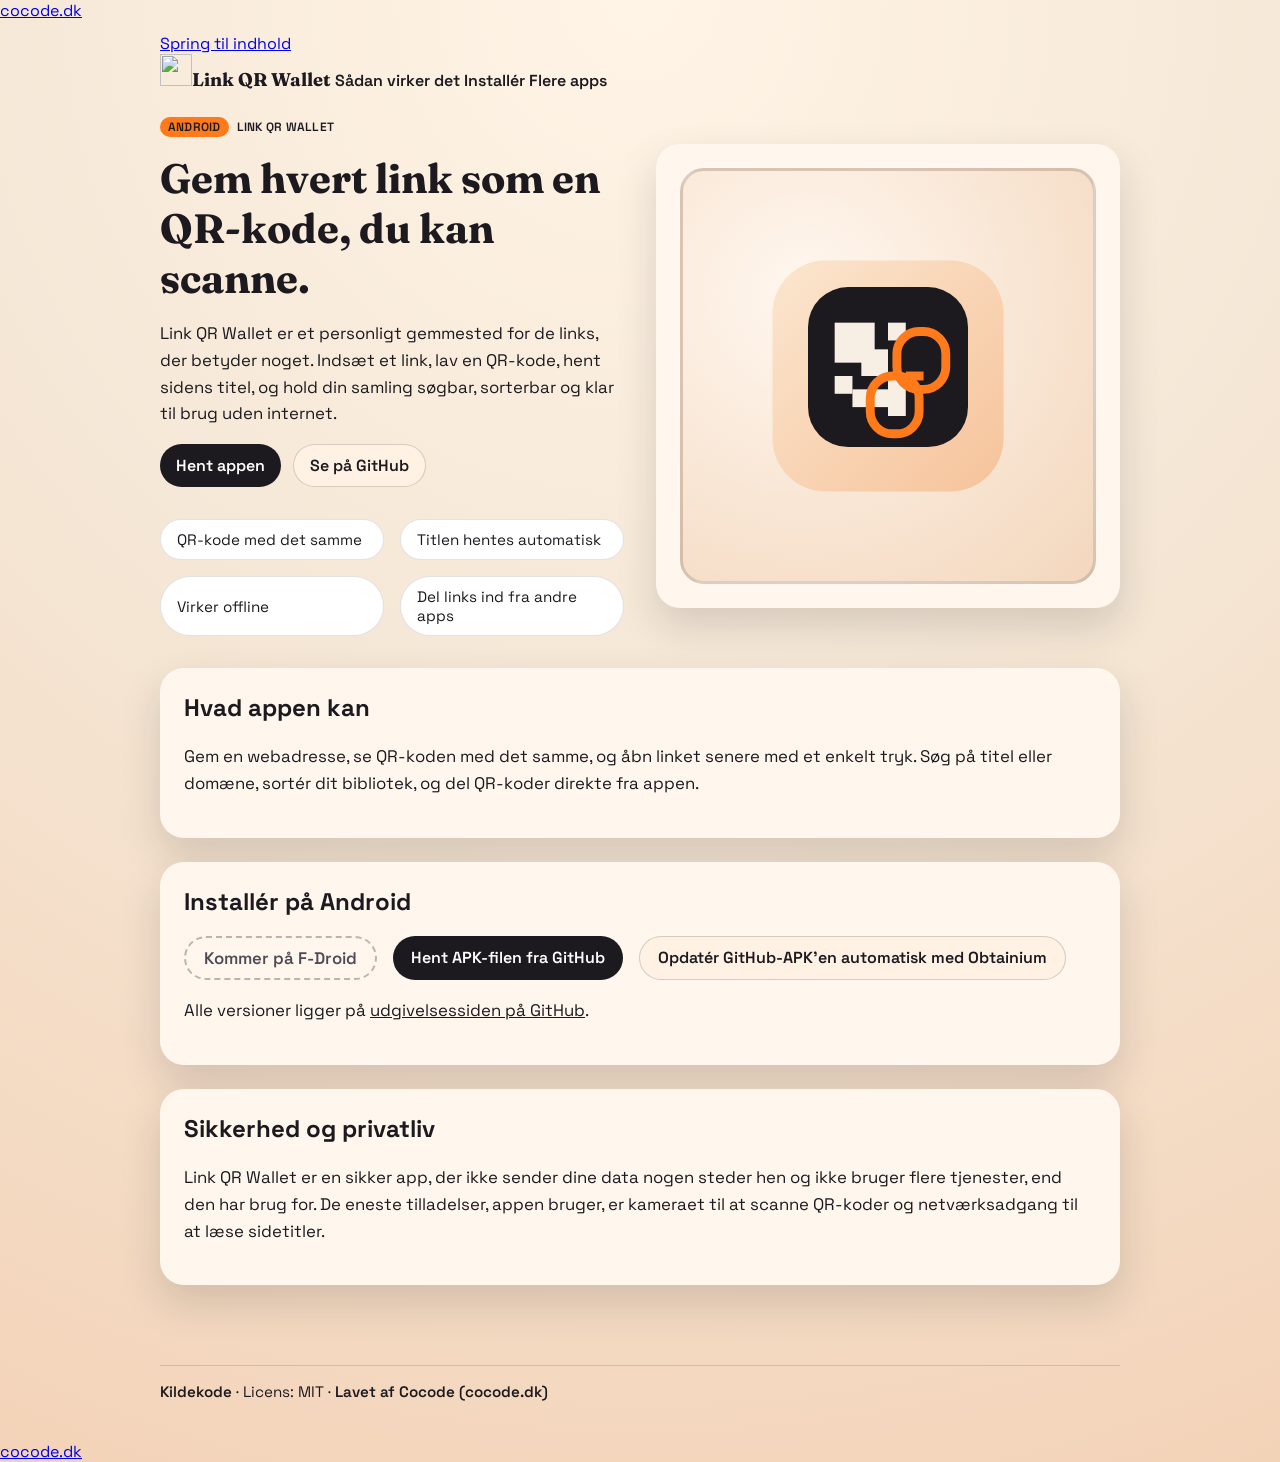
==== docs/da/index.html @ 262957b4 "feat: Danish app text, store listing and site (draft for review) Adds the Danish store listing (da-D" ====
<!doctype html>
<html lang="da">
  <head>
    <meta charset="utf-8" />
    <meta name="viewport" content="width=device-width, initial-scale=1" />
    <title>Link QR Wallet</title>
    <link rel="icon" type="image/svg+xml" href="../favicon.svg" />
    <link rel="alternate" hreflang="en" href="https://qr.cocode.dk/" />
    <link rel="alternate" hreflang="da" href="https://qr.cocode.dk/da/" />
    <link rel="alternate" hreflang="x-default" href="https://qr.cocode.dk/" />
    <meta property="og:type" content="website" />
    <meta property="og:title" content="Link QR Wallet" />
    <meta property="og:url" content="https://qr.cocode.dk/da/" />
    <meta property="og:image" content="https://qr.cocode.dk/img/share.png" />
    <meta property="og:image:width" content="1024" />
    <meta property="og:image:height" content="500" />
    <meta property="og:image:alt" content="Link QR Wallet: appens ikon og navn" />
    <meta name="twitter:card" content="summary_large_image" />
    <link rel="stylesheet" href="../styles.css" />
    <link rel="stylesheet" href="../shared-blocks.css" />
    <link rel="stylesheet" href="https://brand.cocode.dk/v1.css" />
    <script type="module" src="https://brand.cocode.dk/v1.js"></script>
  </head>
  <body>
    <!-- The cocode.dk family frame. Without JavaScript its child shows instead: a way home.
         The site has no top bar of its own to replace. -->
    <cocode-head project="Link QR Wallet" accent="#ff7a1a" on-accent="#ffffff">
      <a href="https://cocode.dk">cocode.dk</a>
    </cocode-head>
    <header class="site-nav">
      <!-- cocode-apps:nav:start -->
<link rel="stylesheet" href="/css/cocode-nav.css">
<a class="skip" href="#main">Spring til indhold</a>
<nav class="cocode-nav" aria-label="Link QR Wallet">
  <a class="brand" href="/da/" data-nav="home" aria-current="page"><img src="/img/icon.png" alt="" width="32" height="32">Link QR Wallet</a>
  <a href="/da/#how" data-nav="how">Sådan virker det</a>
  <a href="/da/#install" data-nav="install">Installér</a>
  <a href="https://cocode.dk/" data-nav="more">Flere apps</a>
</nav>
<!-- cocode-apps:nav:end -->
    </header>
    <main id="main" tabindex="-1" class="wrap">
      <section class="hero">
        <div>
          <div class="badge">
            <span>Android</span>
            Link QR Wallet
          </div>
          <h1>Gem hvert link som en QR-kode, du kan scanne.</h1>
          <p>
            Link QR Wallet er et personligt gemmested for de links, der betyder noget.
            Indsæt et link, lav en QR-kode, hent sidens titel, og hold din samling
            søgbar, sorterbar og klar til brug uden internet.
          </p>
          <div class="cta-group">
            <a class="cta cta-primary" href="#install">Hent appen</a>
            <a class="cta cta-secondary" href="https://github.com/cocodedk/LinkQRWallet">
              Se på GitHub
            </a>
          </div>
          <div class="grid">
            <div class="pill">QR-kode med det samme</div>
            <div class="pill">Titlen hentes automatisk</div>
            <div class="pill">Virker offline</div>
            <div class="pill">Del links ind fra andre apps</div>
          </div>
        </div>
        <div class="card">
          <div class="qr-box">
            <svg class="icon" viewBox="0 0 108 108" role="img" aria-label="Link QR Wallet-ikon">
              <defs>
                <linearGradient id="bg" x1="0" y1="0" x2="1" y2="1">
                  <stop offset="0%" stop-color="#FBE6CF" />
                  <stop offset="100%" stop-color="#F6C39A" />
                </linearGradient>
              </defs>
              <rect x="2" y="2" width="104" height="104" rx="24" fill="url(#bg)" />
              <rect x="18" y="14" width="72" height="72" rx="18" fill="#1C1A1F" />
              <rect x="30" y="30" width="18" height="18" fill="#F7EFE4" />
              <rect x="54" y="30" width="8" height="8" fill="#F7EFE4" />
              <rect x="30" y="54" width="8" height="8" fill="#F7EFE4" />
              <rect x="42" y="42" width="12" height="12" fill="#F7EFE4" />
              <rect x="54" y="54" width="8" height="18" fill="#F7EFE4" />
              <rect x="38" y="60" width="16" height="8" fill="#F7EFE4" />
              <rect x="46" y="54" width="22" height="26" rx="10" fill="none" stroke="#FF7A1A" stroke-width="4" />
              <rect x="58" y="34" width="22" height="26" rx="10" fill="none" stroke="#FF7A1A" stroke-width="4" />
              <rect x="62" y="52" width="8" height="4" fill="#FF7A1A" />
            </svg>
          </div>
        </div>
      </section>
      <section id="how" class="card" style="margin-top: 32px;">
        <h2 style="margin-top: 0;">Hvad appen kan</h2>
        <p>
          Gem en webadresse, se QR-koden med det samme, og åbn linket senere
          med et enkelt tryk. Søg på titel eller domæne, sortér dit bibliotek,
          og del QR-koder direkte fra appen.
        </p>
      </section>
      <section id="install" class="card" style="margin-top: 24px;">
        <h2 style="margin-top: 0;">Installér på Android</h2>
        <!-- cocode-apps:install:start -->
<ul class="install" role="list">
  <li><p class="fdroid-soon">Kommer på F-Droid</p></li>
  <li><a href="https://github.com/cocodedk/LinkQRWallet/releases/latest/download/LinkQRWallet.apk">Hent APK-filen fra GitHub</a></li>
  <li><a href="https://apps.obtainium.imranr.dev/redirect?r=obtainium://add/https://github.com/cocodedk/LinkQRWallet">Opdatér GitHub-APK&#x27;en automatisk med Obtainium</a></li>
</ul>
<!-- cocode-apps:install:end -->
        <p class="releases">
          Alle versioner ligger på
          <a href="https://github.com/cocodedk/LinkQRWallet/releases/latest">udgivelsessiden på GitHub</a>.
        </p>
      </section>
      <section class="card" style="margin-top: 24px;">
        <h2 style="margin-top: 0;">Sikkerhed og privatliv</h2>
        <p>
          Link QR Wallet er en sikker app, der ikke sender dine data nogen
          steder hen og ikke bruger flere tjenester, end den har brug for. De
          eneste tilladelser, appen bruger, er kameraet til at scanne QR-koder
          og netværksadgang til at læse sidetitler.
        </p>
      </section>
    </main>

    <div class="site-foot">
      <!-- cocode-apps:footer:start -->
<footer class="cocode-footer">
  <a href="https://github.com/cocodedk/LinkQRWallet">Kildekode</a> ·
  Licens: MIT ·
  <a href="https://cocode.dk/">Lavet af Cocode (cocode.dk)</a>
</footer>
<!-- cocode-apps:footer:end -->
    </div>

    <cocode-foot repo="cocodedk/LinkQRWallet">
      <a href="https://cocode.dk">cocode.dk</a>
    </cocode-foot>
  </body>
</html>
---- docs/styles.css ----
@import url("https://fonts.googleapis.com/css2?family=Fraunces:wght@500;700&family=Space+Grotesk:wght@400;600&display=swap");
:root {
  color-scheme: light;
  --bg: #f5e7d6;
  --text: #1c1a1f;
  --accent: #ff7a1a;
  /* Focus rings and the current-page mark: at least 4.4:1 on every background of the page (3:1 needed). */
  --focus: #a63d00;
  --card: #fff7ee;
  --shadow: rgba(28, 26, 31, 0.15);
}
body {
  margin: 0;
  font-family: "Space Grotesk", "Helvetica", sans-serif;
  background:
    radial-gradient(circle at top, #fff4e6 0%, var(--bg) 45%, #f3d3b8 100%),
    linear-gradient(120deg, #f7e2cb 0%, #fcebd8 60%, #f5d0ae 100%);
  color: var(--text);
}
.wrap {
  max-width: 960px;
  margin: 0 auto;
  padding: 64px 24px 80px;
}
.hero {
  display: grid;
  gap: 32px;
  grid-template-columns: repeat(auto-fit, minmax(260px, 1fr));
  align-items: center;
}
.badge {
  display: inline-flex;
  align-items: center;
  gap: 8px;
  font-weight: 600;
  letter-spacing: 0.02em;
  text-transform: uppercase;
  font-size: 0.75rem;
}
.badge span {
  background: var(--accent);
  color: var(--text);
  padding: 2px 8px;
  border-radius: 999px;
}
h1 {
  font-family: "Fraunces", "Georgia", serif;
  font-size: clamp(2.4rem, 3.2vw, 3.4rem);
  margin: 16px 0 8px;
}
p {
  line-height: 1.6;
  font-size: 1.05rem;
}
.card {
  background: var(--card);
  padding: 24px;
  border-radius: 24px;
  box-shadow: 0 18px 40px var(--shadow);
}
.grid {
  display: grid;
  gap: 16px;
  grid-template-columns: repeat(auto-fit, minmax(220px, 1fr));
  margin-top: 32px;
}
.pill {
  border: 1px solid rgba(27, 27, 27, 0.12);
  border-radius: 999px;
  padding: 10px 16px;
  display: inline-flex;
  gap: 8px;
  align-items: center;
  font-size: 0.95rem;
  background: white;
}
.cta-group {
  display: flex;
  flex-wrap: wrap;
  gap: 12px;
  margin-top: 8px;
}
.cta {
  display: inline-flex;
  align-items: center;
  gap: 8px;
  padding: 10px 16px;
  border-radius: 999px;
  text-decoration: none;
  font-weight: 600;
  transition: background-color 0.2s ease, border-color 0.2s ease, box-shadow 0.2s ease;
}
.cta-primary {
  background: #1c1a1f;
  color: #fff;
}
.cta-secondary {
  border: 1px solid rgba(27, 27, 27, 0.18);
  color: var(--text);
  background: #fff2e4;
}
.cta:hover {
  cursor: pointer;
}
.cta-primary:hover {
  background: #3a373f;
}
.cta-primary:focus,
.cta-primary:focus-visible {
  outline: none;
  box-shadow: 0 0 0 3px var(--bg), 0 0 0 5px #1c1a1f;
}
.cta-secondary:hover {
  background: #ffe4c9;
  border-color: rgba(27, 27, 27, 0.35);
}
.cta-secondary:focus,
.cta-secondary:focus-visible {
  outline: none;
  box-shadow: 0 0 0 3px var(--bg), 0 0 0 5px var(--focus);
}
.qr-box {
  aspect-ratio: 1 / 1;
  display: grid;
  place-items: center;
  border-radius: 24px;
  border: 3px solid rgba(28, 26, 31, 0.14);
  background: radial-gradient(circle at 30% 30%, #fff7ef, #f3d7bd);
  padding: 18px;
}
.icon {
  width: min(240px, 60vw);
  animation: float 3.6s ease-in-out infinite;
}
@keyframes float {
  0% { transform: translateY(0px); }
  50% { transform: translateY(-8px); }
  100% { transform: translateY(0px); }
}
/* The cocode.dk frame lines up with the .wrap column. .wrap has no box-sizing reset, so its
   max-width (960px) caps the content box only and its 24px padding adds to that -- the
   frame's own bar is border-box, so --cocode-max needs the full rendered width (960 + 2*24). */
cocode-head, cocode-foot { --cocode-max: 1008px; --cocode-gutter: 24px; }
/* Policy pages (privacy/): one readable column inside a card. */
.prose {
  max-width: 760px;
  margin: 0 auto;
  line-height: 1.65;
}
.prose h1 {
  margin-top: 0;
  font-size: clamp(1.9rem, 7vw, 2.6rem);
  line-height: 1.2;
  overflow-wrap: anywhere;
}
.prose h2 {
  font-family: "Fraunces", "Georgia", serif;
  font-size: 1.35rem;
  margin: 32px 0 8px;
}
.prose h3 {
  font-size: 1.05rem;
  margin: 20px 0 4px;
}
.prose ul {
  padding-inline-start: 1.25em;
}
.prose li {
  margin: 6px 0;
  font-size: 1.05rem;
}
.prose a {
  color: var(--focus);
}
.prose .meta {
  color: #4f4a55;
  font-size: 0.95rem;
}
.prose code {
  background: #fff2e4;
  border: 1px solid rgba(27, 27, 27, 0.12);
  border-radius: 6px;
  padding: 1px 6px;
  font-size: 0.9em;
  overflow-wrap: anywhere;
}
---- docs/shared-blocks.css ----
/* The shared cocode-apps header, install block and footer, in this site's look. Both wrappers
   sit in the same column as .wrap (960px content plus 24px each side, no box-sizing reset). */
.site-nav,
.site-foot {
  max-width: 960px;
  margin: 0 auto;
  padding: 0 24px;
}
.site-nav {
  padding-top: 12px;
}
.cocode-nav a,
.cocode-footer a {
  color: var(--text);
  text-decoration: none;
  font-weight: 600;
}
.cocode-nav a:hover,
.cocode-footer a:hover {
  text-decoration: underline;
}
.cocode-nav .brand {
  font-family: "Fraunces", "Georgia", serif;
  font-size: 1.15rem;
  font-weight: 700;
}
.cocode-nav [aria-current="page"]:not(.brand) {
  text-decoration: underline;
  text-decoration-color: var(--focus);
  text-decoration-thickness: 3px;
  text-underline-offset: 6px;
}
main.wrap {
  padding-top: 24px;
}
main:focus {
  outline: none;
}
.install {
  list-style: none;
  padding: 0;
  margin: 16px 0 0;
  display: flex;
  flex-wrap: wrap;
  align-items: center;
  gap: 12px 16px;
}
.install a,
.install .fdroid-soon {
  display: inline-flex;
  align-items: center;
  min-height: 44px;
  margin: 0;
  padding: 6px 18px;
  border-radius: 999px;
  line-height: 1.3;
  font-weight: 600;
  text-decoration: none;
  box-sizing: border-box;
}
.install .fdroid-soon {
  border: 2px dashed rgba(27, 27, 27, 0.3);
  color: #4f4a55;
}
.install li:nth-child(2) a {
  background: #1c1a1f;
  color: #fff;
}
.install li:nth-child(2) a:hover {
  background: #3a373f;
}
.install li:nth-child(3) a {
  border: 1px solid rgba(27, 27, 27, 0.18);
  background: #fff2e4;
  color: var(--text);
}
.install li:nth-child(3) a:hover {
  background: #ffe4c9;
  border-color: rgba(27, 27, 27, 0.35);
}
.releases a {
  color: var(--text);
}
.install a:focus-visible {
  outline: none;
  box-shadow: 0 0 0 3px var(--card), 0 0 0 5px var(--focus);
}
.site-foot {
  padding-bottom: 40px;
}
.site-foot .cocode-footer {
  border-top: 1px solid rgba(28, 26, 31, 0.15);
  padding-top: 16px;
  font-size: 0.95rem;
}
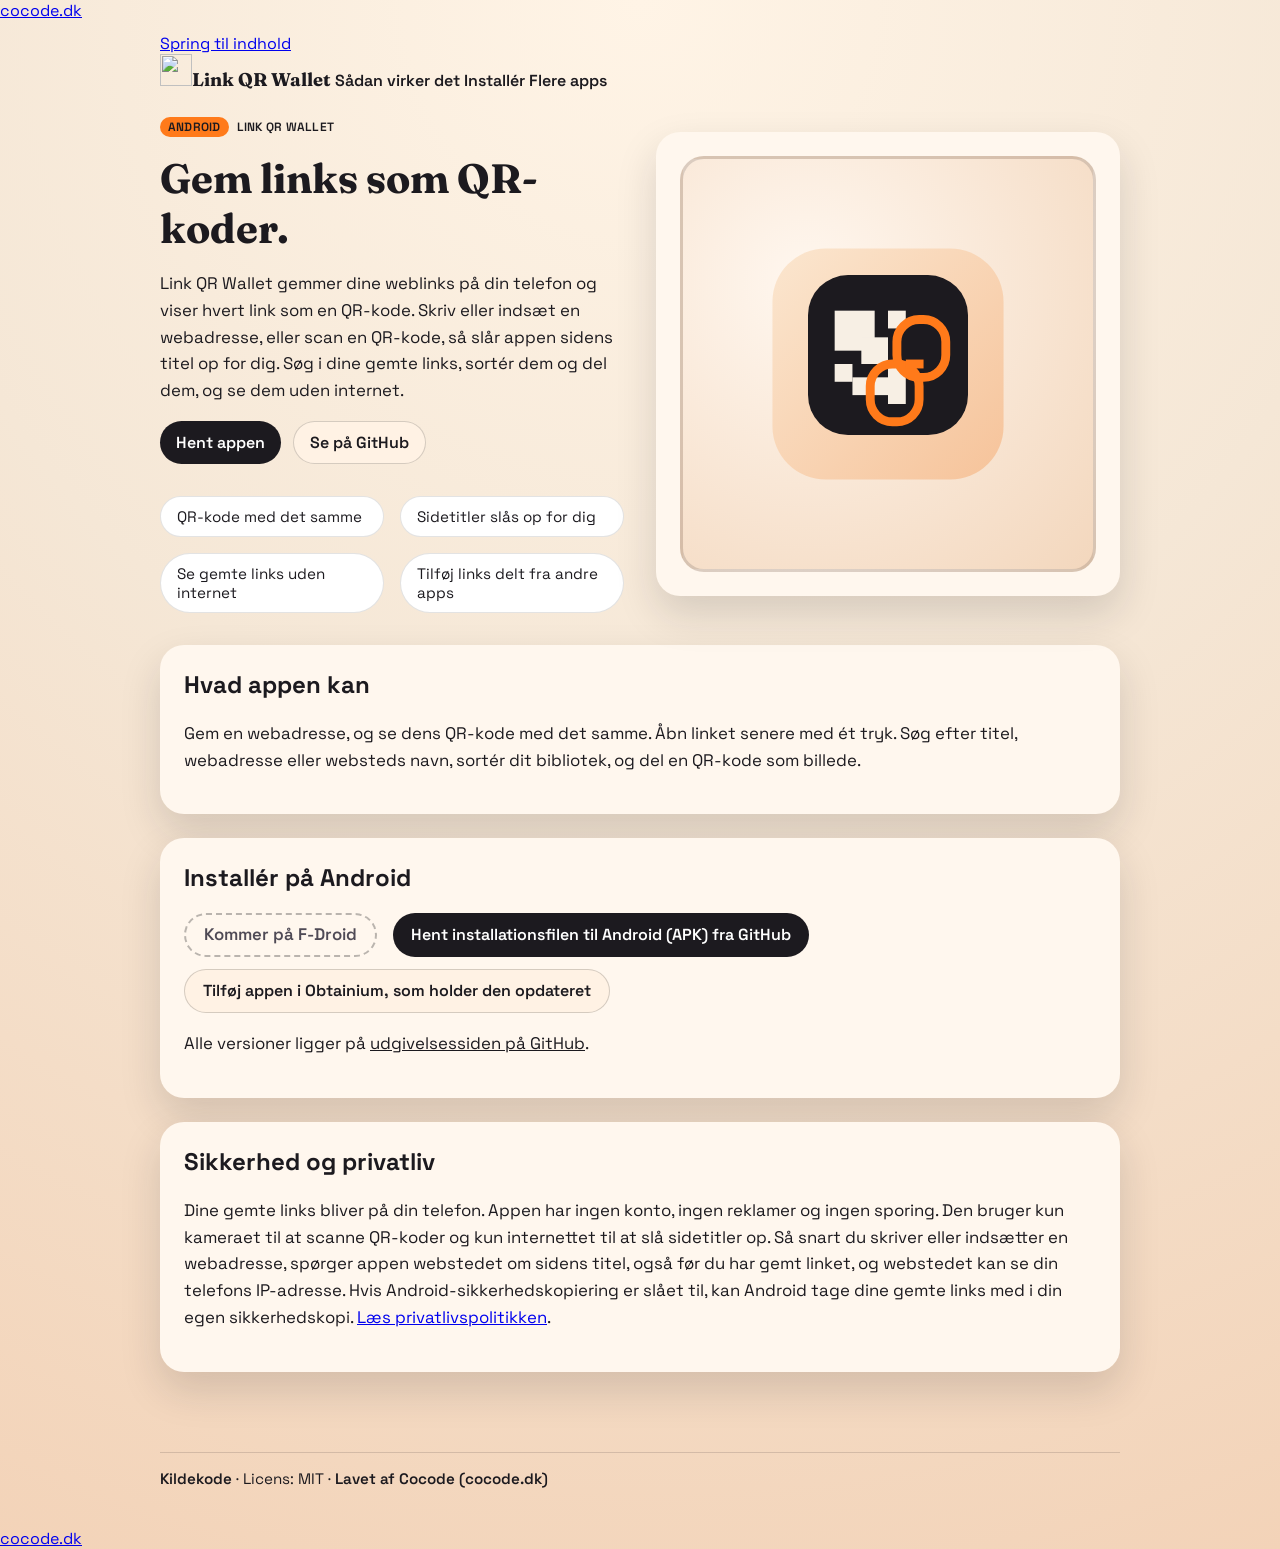
==== commit 8c955dab: "feat: Danish app text, store listing and site; the English texts follow customer-words (needs review" ====
--- a/docs/da/index.html
+++ b/docs/da/index.html
@@ -46,11 +46,12 @@
             <span>Android</span>
             Link QR Wallet
           </div>
-          <h1>Gem hvert link som en QR-kode, du kan scanne.</h1>
+          <h1>Gem links som QR-koder.</h1>
           <p>
-            Link QR Wallet er et personligt gemmested for de links, der betyder noget.
-            Indsæt et link, lav en QR-kode, hent sidens titel, og hold din samling
-            søgbar, sorterbar og klar til brug uden internet.
+            Link QR Wallet gemmer dine weblinks på din telefon og viser hvert link
+            som en QR-kode. Skriv eller indsæt en webadresse, eller scan en QR-kode,
+            så slår appen sidens titel op for dig. Søg i dine gemte links, sortér
+            dem og del dem, og se dem uden internet.
           </p>
           <div class="cta-group">
             <a class="cta cta-primary" href="#install">Hent appen</a>
@@ -60,9 +61,9 @@
           </div>
           <div class="grid">
             <div class="pill">QR-kode med det samme</div>
-            <div class="pill">Titlen hentes automatisk</div>
-            <div class="pill">Virker offline</div>
-            <div class="pill">Del links ind fra andre apps</div>
+            <div class="pill">Sidetitler slås op for dig</div>
+            <div class="pill">Se gemte links uden internet</div>
+            <div class="pill">Tilføj links delt fra andre apps</div>
           </div>
         </div>
         <div class="card">
@@ -92,9 +93,9 @@
       <section id="how" class="card" style="margin-top: 32px;">
         <h2 style="margin-top: 0;">Hvad appen kan</h2>
         <p>
-          Gem en webadresse, se QR-koden med det samme, og åbn linket senere
-          med et enkelt tryk. Søg på titel eller domæne, sortér dit bibliotek,
-          og del QR-koder direkte fra appen.
+          Gem en webadresse, og se dens QR-kode med det samme. Åbn linket
+          senere med ét tryk. Søg efter titel, webadresse eller websteds navn,
+          sortér dit bibliotek, og del en QR-kode som billede.
         </p>
       </section>
       <section id="install" class="card" style="margin-top: 24px;">
@@ -102,22 +103,26 @@
         <!-- cocode-apps:install:start -->
 <ul class="install" role="list">
   <li><p class="fdroid-soon">Kommer på F-Droid</p></li>
-  <li><a href="https://github.com/cocodedk/LinkQRWallet/releases/latest/download/LinkQRWallet.apk">Hent APK-filen fra GitHub</a></li>
-  <li><a href="https://apps.obtainium.imranr.dev/redirect?r=obtainium://add/https://github.com/cocodedk/LinkQRWallet">Opdatér GitHub-APK&#x27;en automatisk med Obtainium</a></li>
+  <li><a href="https://github.com/cocodedk/LinkQRWallet/releases/latest/download/LinkQRWallet.apk">Hent installationsfilen til Android (APK) fra GitHub</a></li>
+  <li><a href="https://apps.obtainium.imranr.dev/redirect?r=obtainium://add/https://github.com/cocodedk/LinkQRWallet">Tilføj appen i Obtainium, som holder den opdateret</a></li>
 </ul>
 <!-- cocode-apps:install:end -->
         <p class="releases">
           Alle versioner ligger på
-          <a href="https://github.com/cocodedk/LinkQRWallet/releases/latest">udgivelsessiden på GitHub</a>.
+          <a href="https://github.com/cocodedk/LinkQRWallet/releases">udgivelsessiden på GitHub</a>.
         </p>
       </section>
       <section class="card" style="margin-top: 24px;">
         <h2 style="margin-top: 0;">Sikkerhed og privatliv</h2>
         <p>
-          Link QR Wallet er en sikker app, der ikke sender dine data nogen
-          steder hen og ikke bruger flere tjenester, end den har brug for. De
-          eneste tilladelser, appen bruger, er kameraet til at scanne QR-koder
-          og netværksadgang til at læse sidetitler.
+          Dine gemte links bliver på din telefon. Appen har ingen konto, ingen
+          reklamer og ingen sporing. Den bruger kun kameraet til at scanne
+          QR-koder og kun internettet til at slå sidetitler op. Så snart du
+          skriver eller indsætter en webadresse, spørger appen webstedet om
+          sidens titel, også før du har gemt linket, og webstedet kan se din
+          telefons IP-adresse. Hvis Android-sikkerhedskopiering er slået til,
+          kan Android tage dine gemte links med i din egen sikkerhedskopi.
+          <a href="/da/privacy/">Læs privatlivspolitikken</a>.
         </p>
       </section>
     </main>
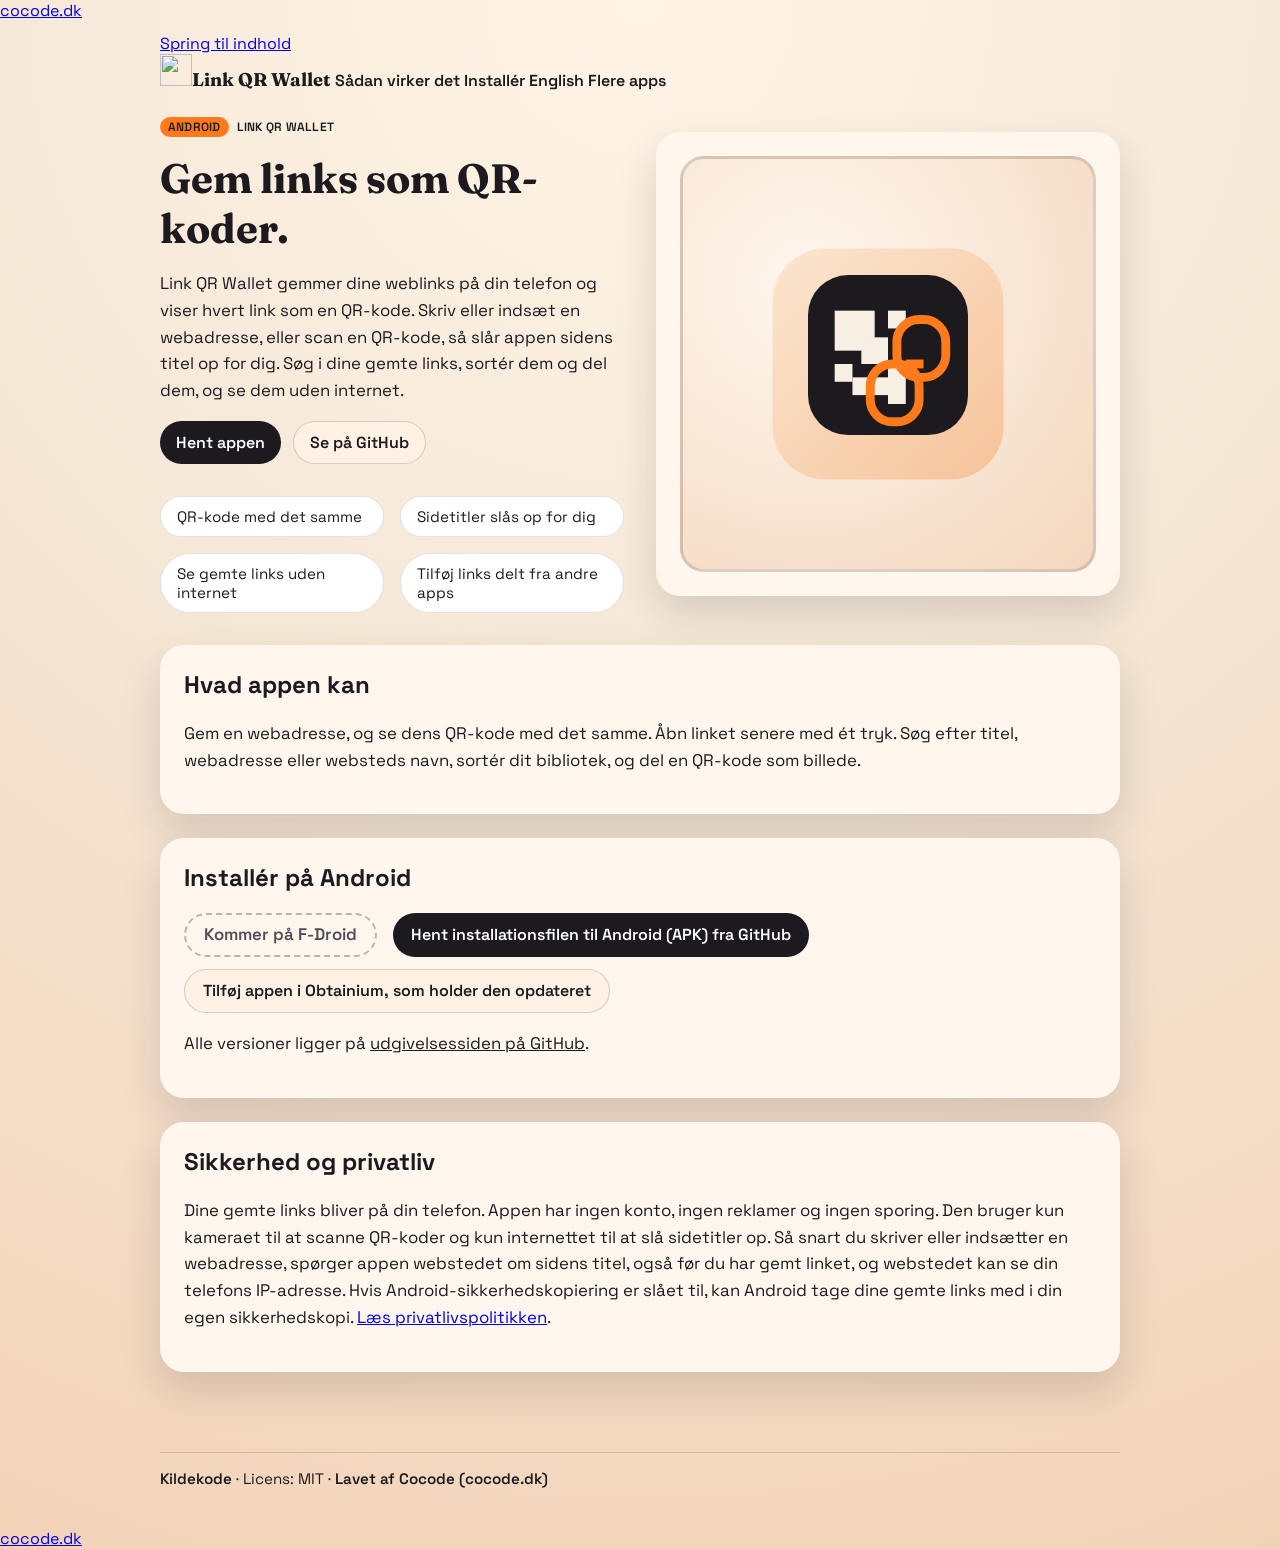
==== commit 34196794: "docs: the shared nav links the English and Danish pages (re-rendered) apps.yml now lists da for this" ====
--- a/docs/da/index.html
+++ b/docs/da/index.html
@@ -35,6 +35,7 @@
   <a class="brand" href="/da/" data-nav="home" aria-current="page"><img src="/img/icon.png" alt="" width="32" height="32">Link QR Wallet</a>
   <a href="/da/#how" data-nav="how">Sådan virker det</a>
   <a href="/da/#install" data-nav="install">Installér</a>
+  <a href="/" hreflang="en" lang="en" data-nav="lang">English</a>
   <a href="https://cocode.dk/" data-nav="more">Flere apps</a>
 </nav>
 <!-- cocode-apps:nav:end -->
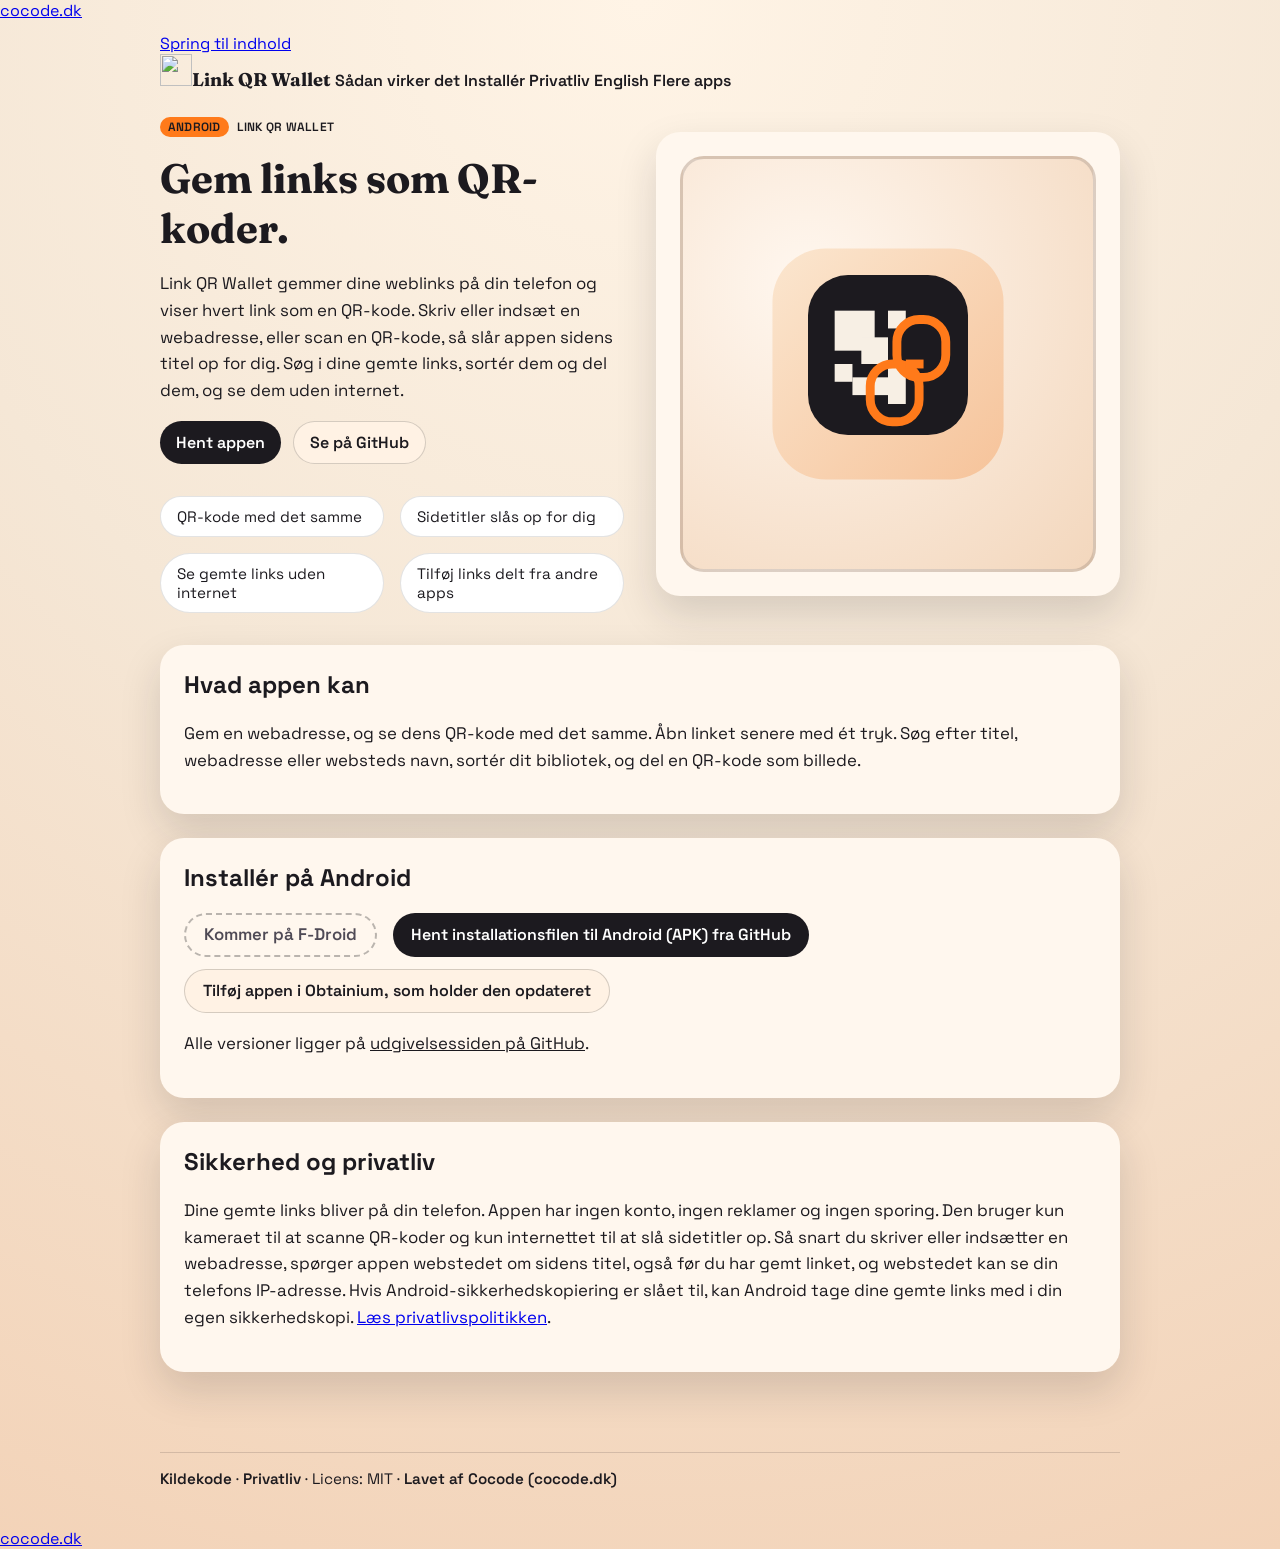
==== commit 8246f0eb: "feat: the navigation links the pages the site now has (privacy, English, Danish) Rendered with cocod" ====
--- a/docs/da/index.html
+++ b/docs/da/index.html
@@ -35,6 +35,7 @@
   <a class="brand" href="/da/" data-nav="home" aria-current="page"><img src="/img/icon.png" alt="" width="32" height="32">Link QR Wallet</a>
   <a href="/da/#how" data-nav="how">Sådan virker det</a>
   <a href="/da/#install" data-nav="install">Installér</a>
+  <a href="/da/privacy/" data-nav="privacy">Privatliv</a>
   <a href="/" hreflang="en" lang="en" data-nav="lang">English</a>
   <a href="https://cocode.dk/" data-nav="more">Flere apps</a>
 </nav>
@@ -132,6 +133,7 @@
       <!-- cocode-apps:footer:start -->
 <footer class="cocode-footer">
   <a href="https://github.com/cocodedk/LinkQRWallet">Kildekode</a> ·
+  <a href="/da/privacy/">Privatliv</a> ·
   Licens: MIT ·
   <a href="https://cocode.dk/">Lavet af Cocode (cocode.dk)</a>
 </footer>
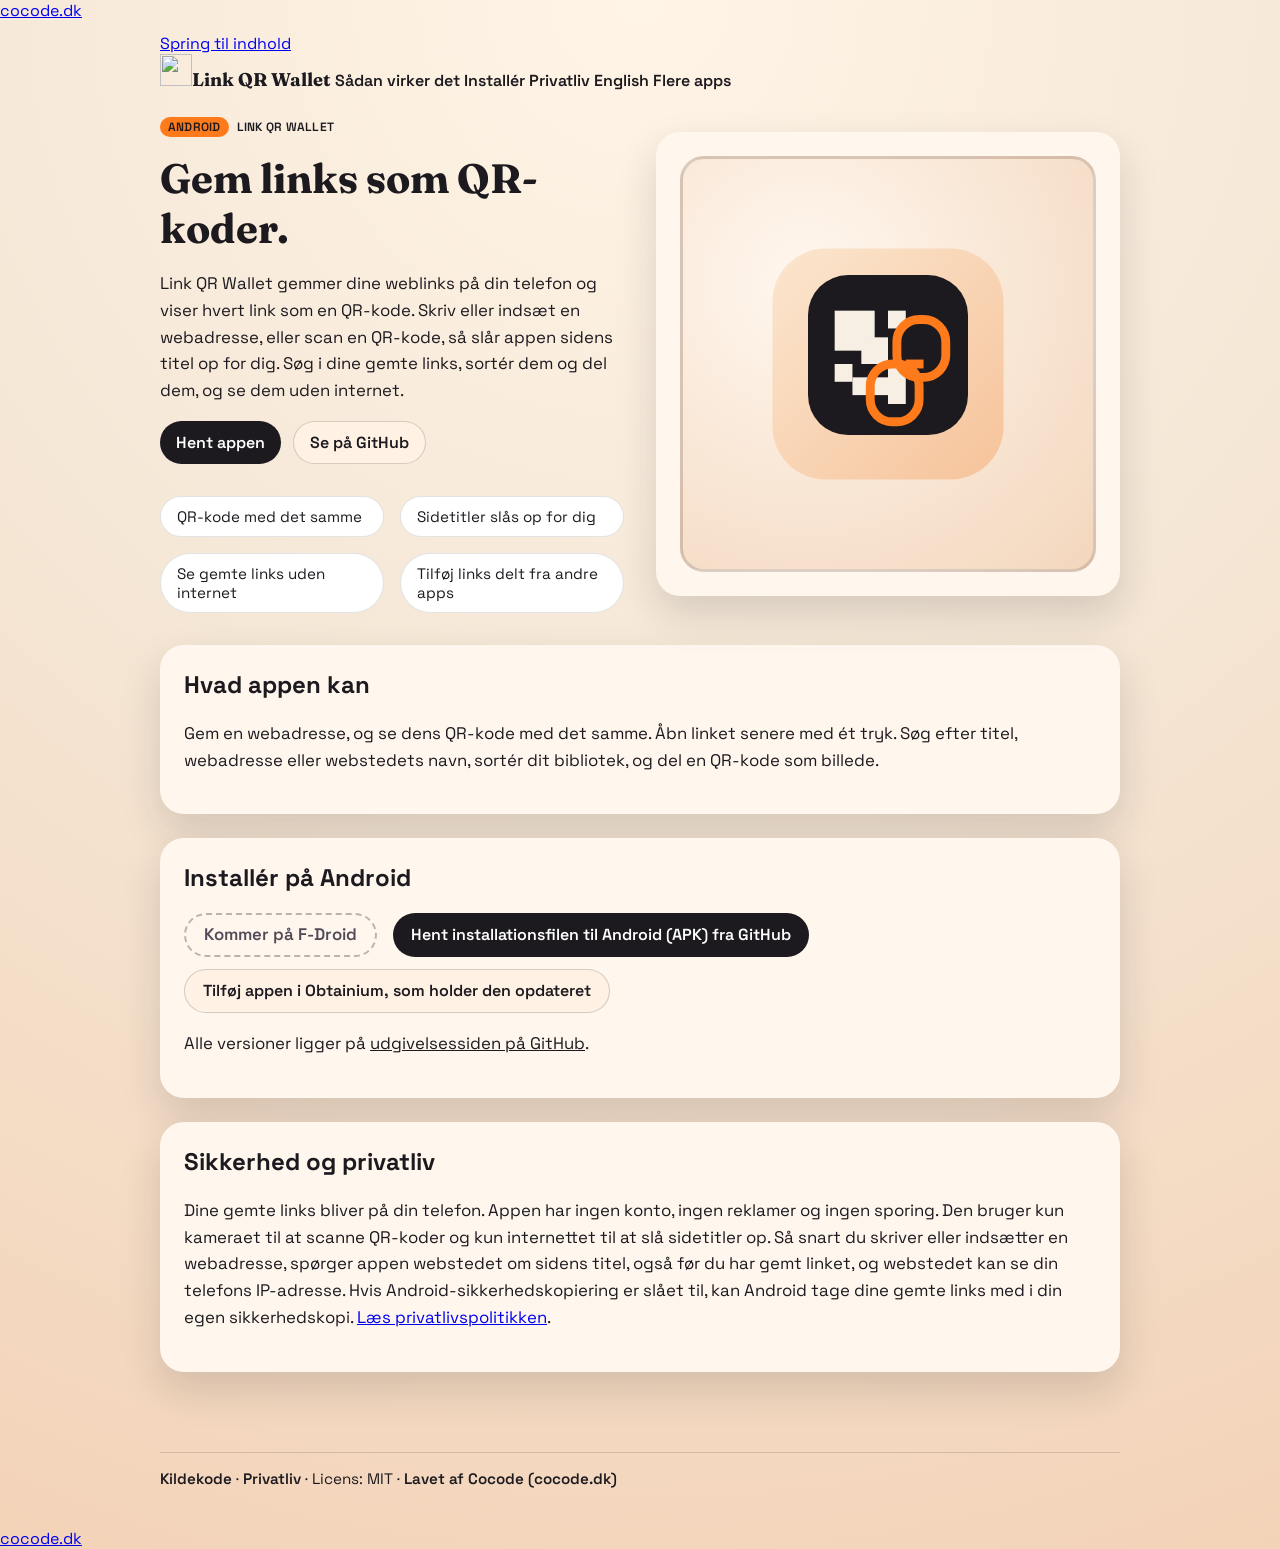
==== commit 25a3bda8: "fix: Danish privacy page matches the code on clipboard reads and refused IPv4 ranges Also "webstedet" ====
--- a/docs/da/index.html
+++ b/docs/da/index.html
@@ -96,7 +96,7 @@
         <h2 style="margin-top: 0;">Hvad appen kan</h2>
         <p>
           Gem en webadresse, og se dens QR-kode med det samme. Åbn linket
-          senere med ét tryk. Søg efter titel, webadresse eller websteds navn,
+          senere med ét tryk. Søg efter titel, webadresse eller webstedets navn,
           sortér dit bibliotek, og del en QR-kode som billede.
         </p>
       </section>
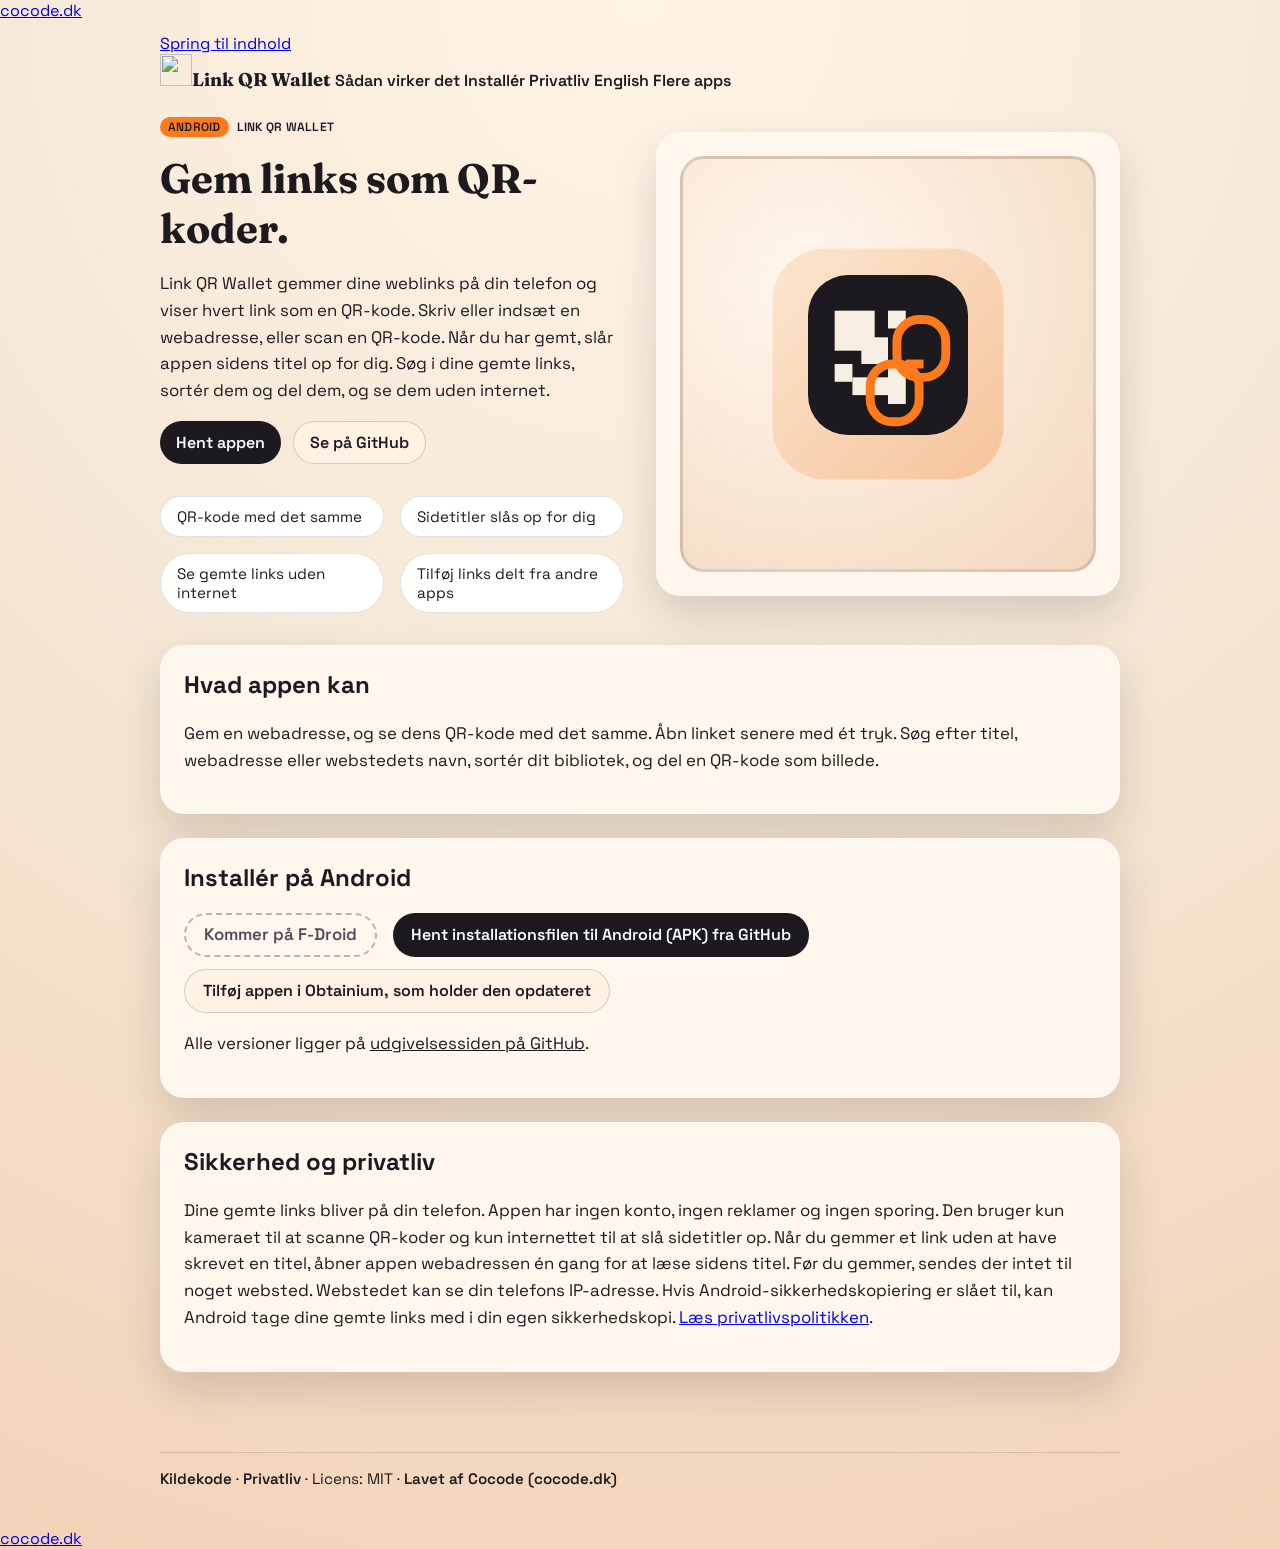
==== commit a83c7ada: "docs: every text says the page title is read once, after Save F-Droid reviewer mezinster found that " ====
--- a/docs/da/index.html
+++ b/docs/da/index.html
@@ -51,8 +51,8 @@
           <h1>Gem links som QR-koder.</h1>
           <p>
             Link QR Wallet gemmer dine weblinks på din telefon og viser hvert link
-            som en QR-kode. Skriv eller indsæt en webadresse, eller scan en QR-kode,
-            så slår appen sidens titel op for dig. Søg i dine gemte links, sortér
+            som en QR-kode. Skriv eller indsæt en webadresse, eller scan en QR-kode.
+            Når du har gemt, slår appen sidens titel op for dig. Søg i dine gemte links, sortér
             dem og del dem, og se dem uden internet.
           </p>
           <div class="cta-group">
@@ -119,10 +119,10 @@
         <p>
           Dine gemte links bliver på din telefon. Appen har ingen konto, ingen
           reklamer og ingen sporing. Den bruger kun kameraet til at scanne
-          QR-koder og kun internettet til at slå sidetitler op. Så snart du
-          skriver eller indsætter en webadresse, spørger appen webstedet om
-          sidens titel, også før du har gemt linket, og webstedet kan se din
-          telefons IP-adresse. Hvis Android-sikkerhedskopiering er slået til,
+          QR-koder og kun internettet til at slå sidetitler op. Når du gemmer
+          et link uden at have skrevet en titel, åbner appen webadressen én
+          gang for at læse sidens titel. Før du gemmer, sendes der intet til
+          noget websted. Webstedet kan se din telefons IP-adresse. Hvis Android-sikkerhedskopiering er slået til,
           kan Android tage dine gemte links med i din egen sikkerhedskopi.
           <a href="/da/privacy/">Læs privatlivspolitikken</a>.
         </p>
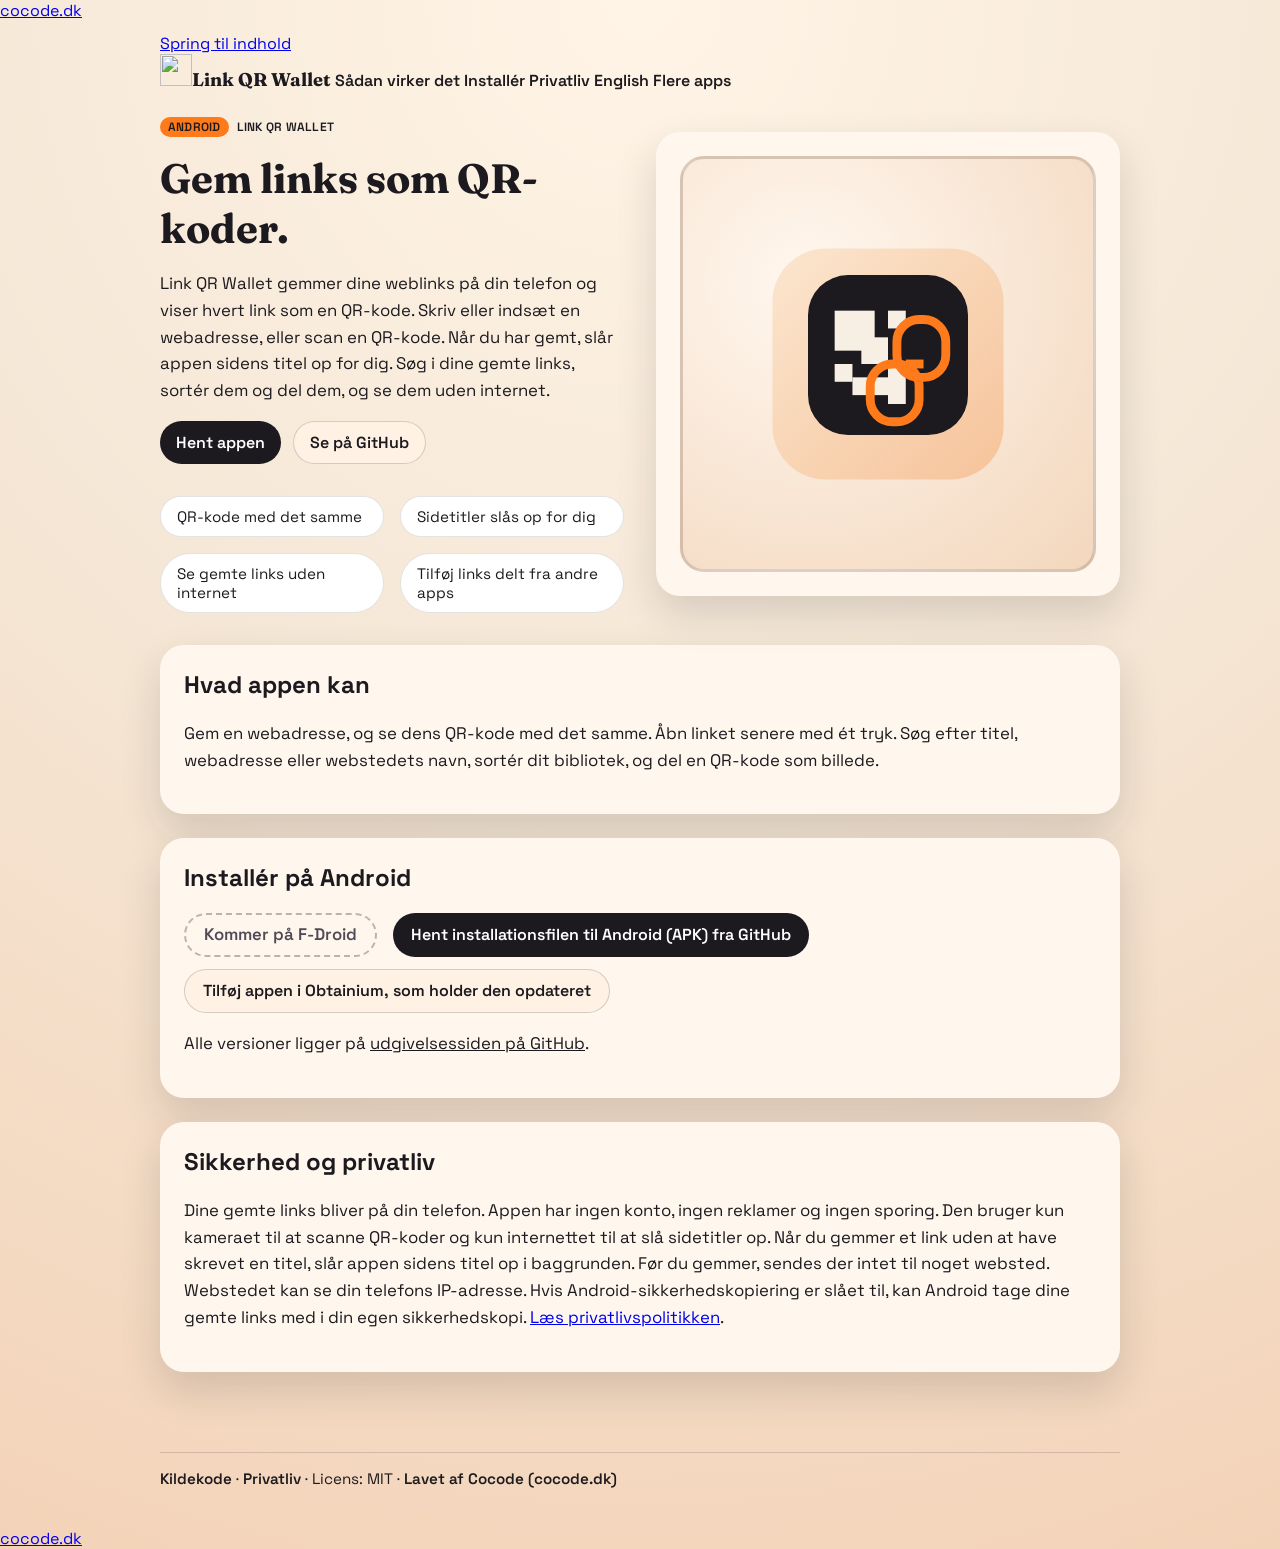
==== commit 407baf67: "docs: every text says the app looks up the title in the background after Save, not "once" The lookup" ====
--- a/docs/da/index.html
+++ b/docs/da/index.html
@@ -120,8 +120,8 @@
           Dine gemte links bliver på din telefon. Appen har ingen konto, ingen
           reklamer og ingen sporing. Den bruger kun kameraet til at scanne
           QR-koder og kun internettet til at slå sidetitler op. Når du gemmer
-          et link uden at have skrevet en titel, åbner appen webadressen én
-          gang for at læse sidens titel. Før du gemmer, sendes der intet til
+          et link uden at have skrevet en titel, slår appen sidens titel
+          op i baggrunden. Før du gemmer, sendes der intet til
           noget websted. Webstedet kan se din telefons IP-adresse. Hvis Android-sikkerhedskopiering er slået til,
           kan Android tage dine gemte links med i din egen sikkerhedskopi.
           <a href="/da/privacy/">Læs privatlivspolitikken</a>.
